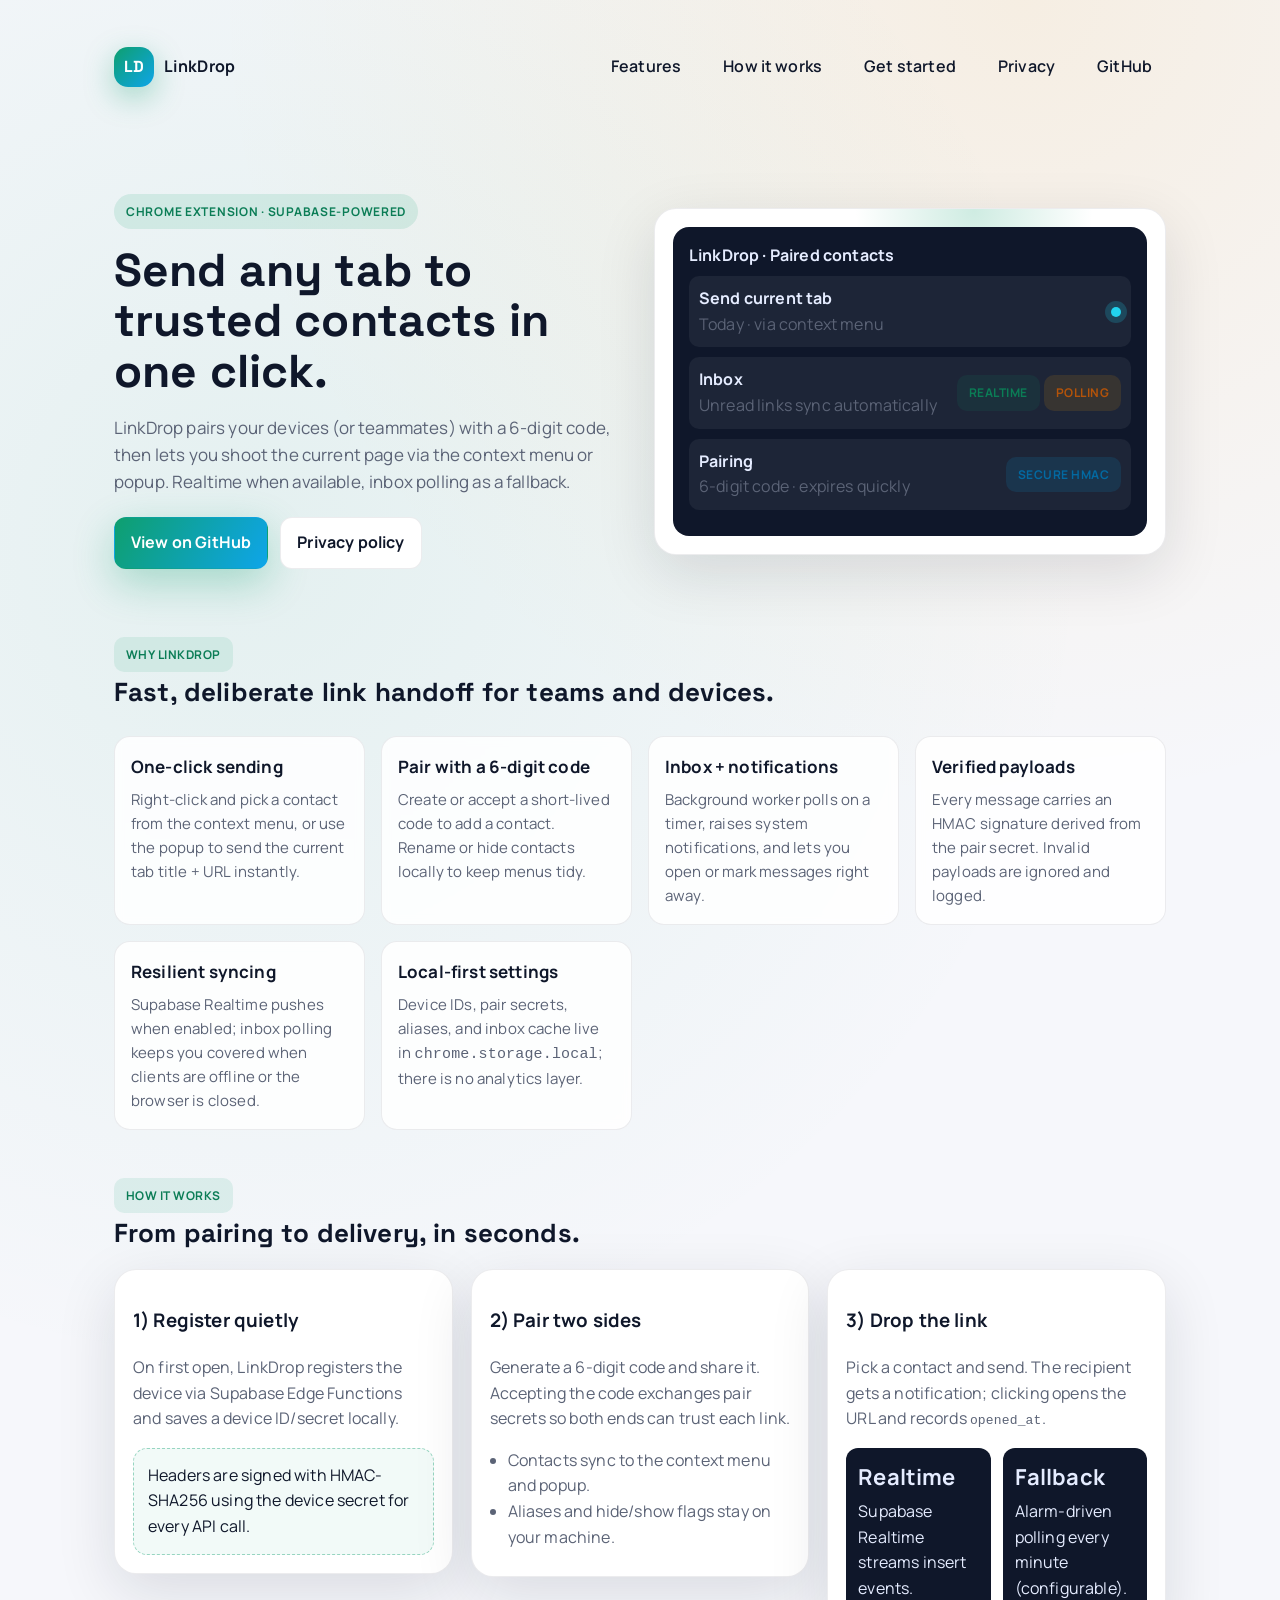
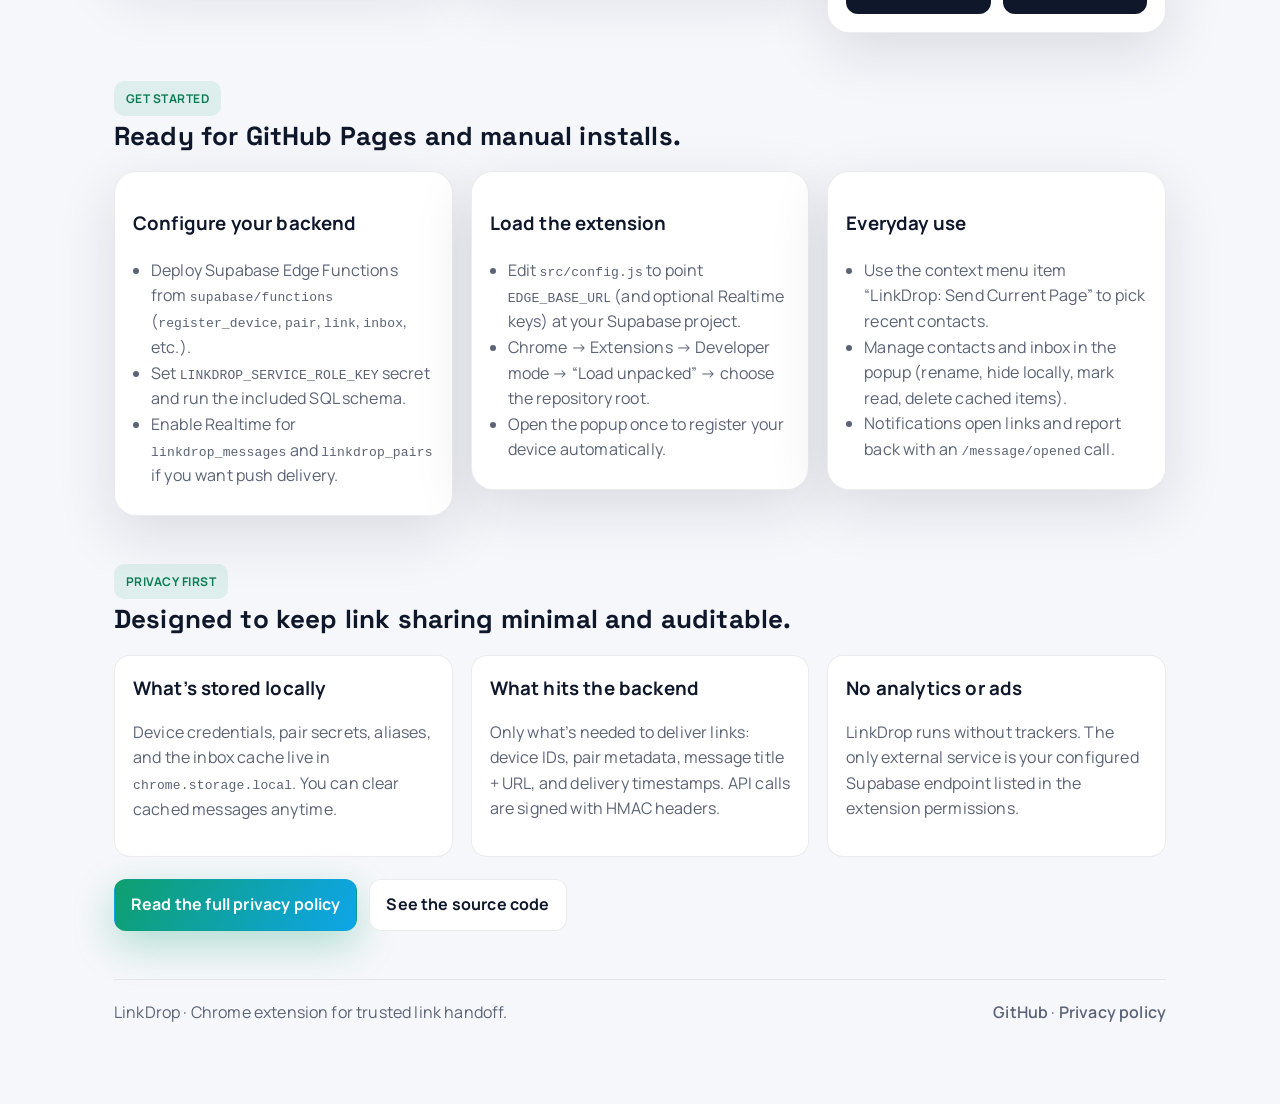
==== index.html @ 1d8a1ba5 "first commit" ====
<!DOCTYPE html>
<html lang="en">
<head>
  <meta charset="UTF-8" />
  <meta name="viewport" content="width=device-width, initial-scale=1.0" />
  <title>LinkDrop · Send any tab to trusted contacts</title>
  <link rel="stylesheet" href="./style.css" />
  <meta name="description" content="LinkDrop is a Chrome extension that lets you drop the current page to paired contacts in one click, powered by Supabase Edge Functions." />
</head>
<body>
  <div class="page">
    <header>
      <div class="brand">
        <span class="brand-mark">LD</span>
        <span>LinkDrop</span>
      </div>
      <nav class="nav-links">
        <a href="#features">Features</a>
        <a href="#how">How it works</a>
        <a href="#setup">Get started</a>
        <a href="#privacy">Privacy</a>
        <a href="https://github.com/zluckyhou/linkdrop" target="_blank" rel="noopener">GitHub</a>
      </nav>
    </header>

    <section class="hero">
      <div>
        <span class="eyebrow">Chrome Extension · Supabase-powered</span>
        <h1>Send any tab to trusted contacts in one click.</h1>
        <p class="lead">
          LinkDrop pairs your devices (or teammates) with a 6-digit code, then lets you shoot the current page via the context menu or popup. Realtime when available, inbox polling as a fallback.
        </p>
        <div class="cta-row">
          <a class="btn primary" href="https://github.com/zluckyhou/linkdrop" target="_blank" rel="noopener">View on GitHub</a>
          <a class="btn secondary" href="./privacy.html">Privacy policy</a>
        </div>
      </div>
      <div class="card accent floating">
        <div class="mock-popup">
          <h4>LinkDrop · Paired contacts</h4>
          <div class="mock-row">
            <div>
              <strong>Send current tab</strong>
              <div class="muted">Today · via context menu</div>
            </div>
            <div class="dot" aria-hidden="true"></div>
          </div>
          <div class="mock-row">
            <div>
              <strong>Inbox</strong>
              <div class="muted">Unread links sync automatically</div>
            </div>
            <div style="display: flex; gap: 4px;">
              <span class="chip">Realtime</span>
              <span class="chip" style="background: rgba(245, 158, 11, 0.12); color: #b45309;">Polling</span>
            </div>
          </div>
          <div class="mock-row">
            <div>
              <strong>Pairing</strong>
              <div class="muted">6-digit code · expires quickly</div>
            </div>
            <span class="chip" style="background: rgba(14, 165, 233, 0.12); color: #0369a1;">Secure HMAC</span>
          </div>
        </div>
      </div>
    </section>

    <section id="features">
      <div class="chip">Why LinkDrop</div>
      <h2>Fast, deliberate link handoff for teams and devices.</h2>
      <div class="feature-grid">
        <div class="feature">
          <h3>One-click sending</h3>
          <p>Right-click and pick a contact from the context menu, or use the popup to send the current tab title + URL instantly.</p>
        </div>
        <div class="feature">
          <h3>Pair with a 6-digit code</h3>
          <p>Create or accept a short-lived code to add a contact. Rename or hide contacts locally to keep menus tidy.</p>
        </div>
        <div class="feature">
          <h3>Inbox + notifications</h3>
          <p>Background worker polls on a timer, raises system notifications, and lets you open or mark messages right away.</p>
        </div>
        <div class="feature">
          <h3>Verified payloads</h3>
          <p>Every message carries an HMAC signature derived from the pair secret. Invalid payloads are ignored and logged.</p>
        </div>
        <div class="feature">
          <h3>Resilient syncing</h3>
          <p>Supabase Realtime pushes when enabled; inbox polling keeps you covered when clients are offline or the browser is closed.</p>
        </div>
        <div class="feature">
          <h3>Local-first settings</h3>
          <p>Device IDs, pair secrets, aliases, and inbox cache live in <code>chrome.storage.local</code>; there is no analytics layer.</p>
        </div>
      </div>
    </section>

    <section id="how">
      <div class="chip">How it works</div>
      <h2>From pairing to delivery, in seconds.</h2>
      <div class="columns">
        <div class="card">
          <h3>1) Register quietly</h3>
          <p class="muted">On first open, LinkDrop registers the device via Supabase Edge Functions and saves a device ID/secret locally.</p>
          <div class="callout">Headers are signed with HMAC-SHA256 using the device secret for every API call.</div>
        </div>
        <div class="card">
          <h3>2) Pair two sides</h3>
          <p class="muted">Generate a 6-digit code and share it. Accepting the code exchanges pair secrets so both ends can trust each link.</p>
          <ul class="clean">
            <li>Contacts sync to the context menu and popup.</li>
            <li>Aliases and hide/show flags stay on your machine.</li>
          </ul>
        </div>
        <div class="card">
          <h3>3) Drop the link</h3>
          <p class="muted">Pick a contact and send. The recipient gets a notification; clicking opens the URL and records <code>opened_at</code>.</p>
          <div class="mini-stat">
            <div class="stat">
              <strong>Realtime</strong>
              <span>Supabase Realtime streams insert events.</span>
            </div>
            <div class="stat">
              <strong>Fallback</strong>
              <span>Alarm-driven polling every minute (configurable).</span>
            </div>
          </div>
        </div>
      </div>
    </section>

    <section id="setup">
      <div class="chip">Get started</div>
      <h2>Ready for GitHub Pages and manual installs.</h2>
      <div class="columns">
        <div class="card">
          <h3>Configure your backend</h3>
          <ul class="clean">
            <li>Deploy Supabase Edge Functions from <code>supabase/functions</code> (<code>register_device</code>, <code>pair</code>, <code>link</code>, <code>inbox</code>, etc.).</li>
            <li>Set <code>LINKDROP_SERVICE_ROLE_KEY</code> secret and run the included SQL schema.</li>
            <li>Enable Realtime for <code>linkdrop_messages</code> and <code>linkdrop_pairs</code> if you want push delivery.</li>
          </ul>
        </div>
        <div class="card">
          <h3>Load the extension</h3>
          <ul class="clean">
            <li>Edit <code>src/config.js</code> to point <code>EDGE_BASE_URL</code> (and optional Realtime keys) at your Supabase project.</li>
            <li>Chrome → Extensions → Developer mode → “Load unpacked” → choose the repository root.</li>
            <li>Open the popup once to register your device automatically.</li>
          </ul>
        </div>
        <div class="card">
          <h3>Everyday use</h3>
          <ul class="clean">
            <li>Use the context menu item “LinkDrop: Send Current Page” to pick recent contacts.</li>
            <li>Manage contacts and inbox in the popup (rename, hide locally, mark read, delete cached items).</li>
            <li>Notifications open links and report back with an <code>/message/opened</code> call.</li>
          </ul>
        </div>
      </div>
    </section>

    <section id="privacy">
      <div class="chip">Privacy first</div>
      <h2>Designed to keep link sharing minimal and auditable.</h2>
      <div class="columns">
        <div class="policy-card">
          <h3>What’s stored locally</h3>
          <p class="muted">Device credentials, pair secrets, aliases, and the inbox cache live in <code>chrome.storage.local</code>. You can clear cached messages anytime.</p>
        </div>
        <div class="policy-card">
          <h3>What hits the backend</h3>
          <p class="muted">Only what’s needed to deliver links: device IDs, pair metadata, message title + URL, and delivery timestamps. API calls are signed with HMAC headers.</p>
        </div>
        <div class="policy-card">
          <h3>No analytics or ads</h3>
          <p class="muted">LinkDrop runs without trackers. The only external service is your configured Supabase endpoint listed in the extension permissions.</p>
        </div>
      </div>
      <div class="cta-row" style="margin-top: 22px;">
        <a class="btn primary" href="./privacy.html">Read the full privacy policy</a>
        <a class="btn secondary" href="https://github.com/zluckyhou/linkdrop" target="_blank" rel="noopener">See the source code</a>
      </div>
    </section>

    <footer>
      <div>LinkDrop · Chrome extension for trusted link handoff.</div>
      <div>
        <a class="footer-link" href="https://github.com/zluckyhou/linkdrop" target="_blank" rel="noopener">GitHub</a> ·
        <a class="footer-link" href="./privacy.html">Privacy policy</a>
      </div>
    </footer>
  </div>
</body>
</html>
---- style.css ----
@import url("https://fonts.googleapis.com/css2?family=Space+Grotesk:wght@400;600;700&family=Manrope:wght@400;600;700&display=swap");

:root {
  --ink: #0f172a;
  --muted: #5b6376;
  --panel: #ffffff;
  --border: rgba(15, 23, 42, 0.08);
  --accent: #0e9f6e;
  --accent-2: #f59e0b;
  --bg-1: #f6f7fb;
  --bg-2: #eef4ff;
  --shadow: 0 18px 60px rgba(15, 23, 42, 0.12);
}

* {
  box-sizing: border-box;
}

body {
  margin: 0;
  font-family: "Manrope", "Space Grotesk", system-ui, -apple-system, sans-serif;
  background: radial-gradient(circle at 20% 20%, rgba(14, 159, 110, 0.08), transparent 35%),
    radial-gradient(circle at 80% 0%, rgba(245, 158, 11, 0.1), transparent 28%),
    var(--bg-1);
  color: var(--ink);
  line-height: 1.6;
  letter-spacing: 0.01em;
}

a {
  color: inherit;
  text-decoration: none;
}

.page {
  max-width: 1100px;
  padding: 32px 24px 80px;
  margin: 0 auto;
  position: relative;
}

header {
  display: flex;
  align-items: center;
  justify-content: space-between;
  padding: 12px 0 24px;
}

.brand {
  display: flex;
  align-items: center;
  gap: 10px;
  font-weight: 700;
  letter-spacing: 0.02em;
}

.brand-mark {
  width: 40px;
  height: 40px;
  border-radius: 14px;
  background: linear-gradient(135deg, #0e9f6e, #0ea5e9);
  color: #fff;
  font-family: "Space Grotesk", sans-serif;
  font-weight: 700;
  display: inline-flex;
  align-items: center;
  justify-content: center;
  box-shadow: 0 10px 30px rgba(14, 159, 110, 0.35);
}

.nav-links {
  display: flex;
  gap: 14px;
  align-items: center;
  flex-wrap: wrap;
}

.nav-links a {
  padding: 10px 14px;
  border-radius: 12px;
  font-weight: 600;
  color: var(--ink);
  transition: background 0.2s ease, transform 0.2s ease;
}

.nav-links a:hover {
  background: rgba(14, 159, 110, 0.1);
  transform: translateY(-1px);
}

.hero {
  display: grid;
  grid-template-columns: repeat(auto-fit, minmax(320px, 1fr));
  gap: 28px;
  align-items: center;
  padding: 32px 0 20px;
}

.eyebrow {
  display: inline-flex;
  align-items: center;
  gap: 8px;
  padding: 8px 12px;
  border-radius: 999px;
  background: rgba(14, 159, 110, 0.12);
  color: #0b7d56;
  font-weight: 700;
  text-transform: uppercase;
  letter-spacing: 0.06em;
  font-size: 12px;
}

h1 {
  font-family: "Space Grotesk", sans-serif;
  font-size: clamp(32px, 5vw, 46px);
  line-height: 1.1;
  margin: 16px 0 14px;
}

p.lead {
  max-width: 600px;
  color: var(--muted);
  font-size: 17px;
}

.cta-row {
  display: flex;
  flex-wrap: wrap;
  gap: 12px;
  margin-top: 22px;
}

.btn {
  display: inline-flex;
  align-items: center;
  gap: 10px;
  padding: 12px 16px;
  border-radius: 12px;
  border: 1px solid transparent;
  font-weight: 700;
  cursor: pointer;
  transition: transform 0.2s ease, box-shadow 0.2s ease, background 0.2s ease;
}

.btn.primary {
  background: linear-gradient(120deg, #0e9f6e, #0ea5e9);
  color: #fff;
  box-shadow: 0 14px 40px rgba(14, 159, 110, 0.3);
}

.btn.secondary {
  background: #fff;
  border-color: var(--border);
  color: var(--ink);
}

.btn:hover {
  transform: translateY(-2px);
}

.card {
  background: var(--panel);
  border-radius: 22px;
  padding: 18px;
  border: 1px solid var(--border);
  box-shadow: var(--shadow);
  position: relative;
  overflow: hidden;
}

.card.accent::before {
  content: "";
  position: absolute;
  inset: -40% 10% auto auto;
  width: 280px;
  height: 280px;
  background: radial-gradient(circle, rgba(14, 159, 110, 0.2), transparent 60%);
  transform: rotate(6deg);
}

.mock-popup {
  background: #0f172a;
  border-radius: 16px;
  padding: 16px;
  color: #e5ecff;
  position: relative;
}

.mock-popup h4 {
  margin: 0 0 8px;
  font-size: 16px;
}

.mock-row {
  display: flex;
  justify-content: space-between;
  align-items: center;
  padding: 10px;
  border-radius: 10px;
  background: rgba(255, 255, 255, 0.06);
  margin-bottom: 10px;
}

.dot {
  width: 10px;
  height: 10px;
  border-radius: 50%;
  background: #22d3ee;
  box-shadow: 0 0 0 6px rgba(34, 211, 238, 0.2);
}

.feature-grid {
  display: grid;
  grid-template-columns: repeat(auto-fit, minmax(220px, 1fr));
  gap: 16px;
  margin: 22px 0 10px;
}

.feature {
  border: 1px solid var(--border);
  border-radius: 16px;
  padding: 16px;
  background: rgba(255, 255, 255, 0.85);
  backdrop-filter: blur(4px);
  position: relative;
  overflow: hidden;
}

.feature h3 {
  margin: 0 0 8px;
  font-size: 17px;
}

.feature p {
  margin: 0;
  color: var(--muted);
  font-size: 15px;
}

.chip {
  display: inline-flex;
  align-items: center;
  gap: 8px;
  padding: 8px 12px;
  background: rgba(14, 159, 110, 0.1);
  color: #0b7d56;
  border-radius: 10px;
  font-weight: 700;
  text-transform: uppercase;
  letter-spacing: 0.04em;
  font-size: 12px;
}

section {
  margin: 48px 0;
}

section h2 {
  font-family: "Space Grotesk", sans-serif;
  margin: 0 0 14px;
  font-size: 26px;
}

.columns {
  display: grid;
  grid-template-columns: repeat(auto-fit, minmax(280px, 1fr));
  gap: 18px;
  align-items: start;
}

ul.clean {
  padding-left: 18px;
  margin: 8px 0;
  color: var(--muted);
}

.callout {
  border: 1px dashed rgba(14, 159, 110, 0.4);
  border-radius: 14px;
  padding: 14px;
  background: rgba(14, 159, 110, 0.05);
}

.mini-stat {
  display: grid;
  grid-template-columns: 1fr 1fr;
  gap: 12px;
  margin-top: 12px;
}

.stat {
  border-radius: 12px;
  padding: 12px;
  background: #0f172a;
  color: #e5ecff;
}

.stat strong {
  display: block;
  font-size: 22px;
  margin-bottom: 4px;
}

footer {
  border-top: 1px solid var(--border);
  padding-top: 20px;
  margin-top: 48px;
  color: var(--muted);
  display: flex;
  justify-content: space-between;
  gap: 12px;
  flex-wrap: wrap;
}

.policy-card {
  border-radius: 16px;
  padding: 18px;
  border: 1px solid var(--border);
  background: var(--panel);
}

.policy-card h3 {
  margin-top: 0;
  margin-bottom: 6px;
}

.muted {
  color: var(--muted);
}

.footer-link {
  font-weight: 600;
}

@keyframes float {
  0% { transform: translateY(0); }
  50% { transform: translateY(-6px); }
  100% { transform: translateY(0); }
}

.floating {
  animation: float 5s ease-in-out infinite;
}

@media (max-width: 720px) {
  header {
    flex-direction: column;
    align-items: flex-start;
    gap: 10px;
  }
  .nav-links {
    width: 100%;
    justify-content: flex-start;
  }
  .cta-row {
    width: 100%;
  }
  .btn {
    flex: 1;
    justify-content: center;
  }
}
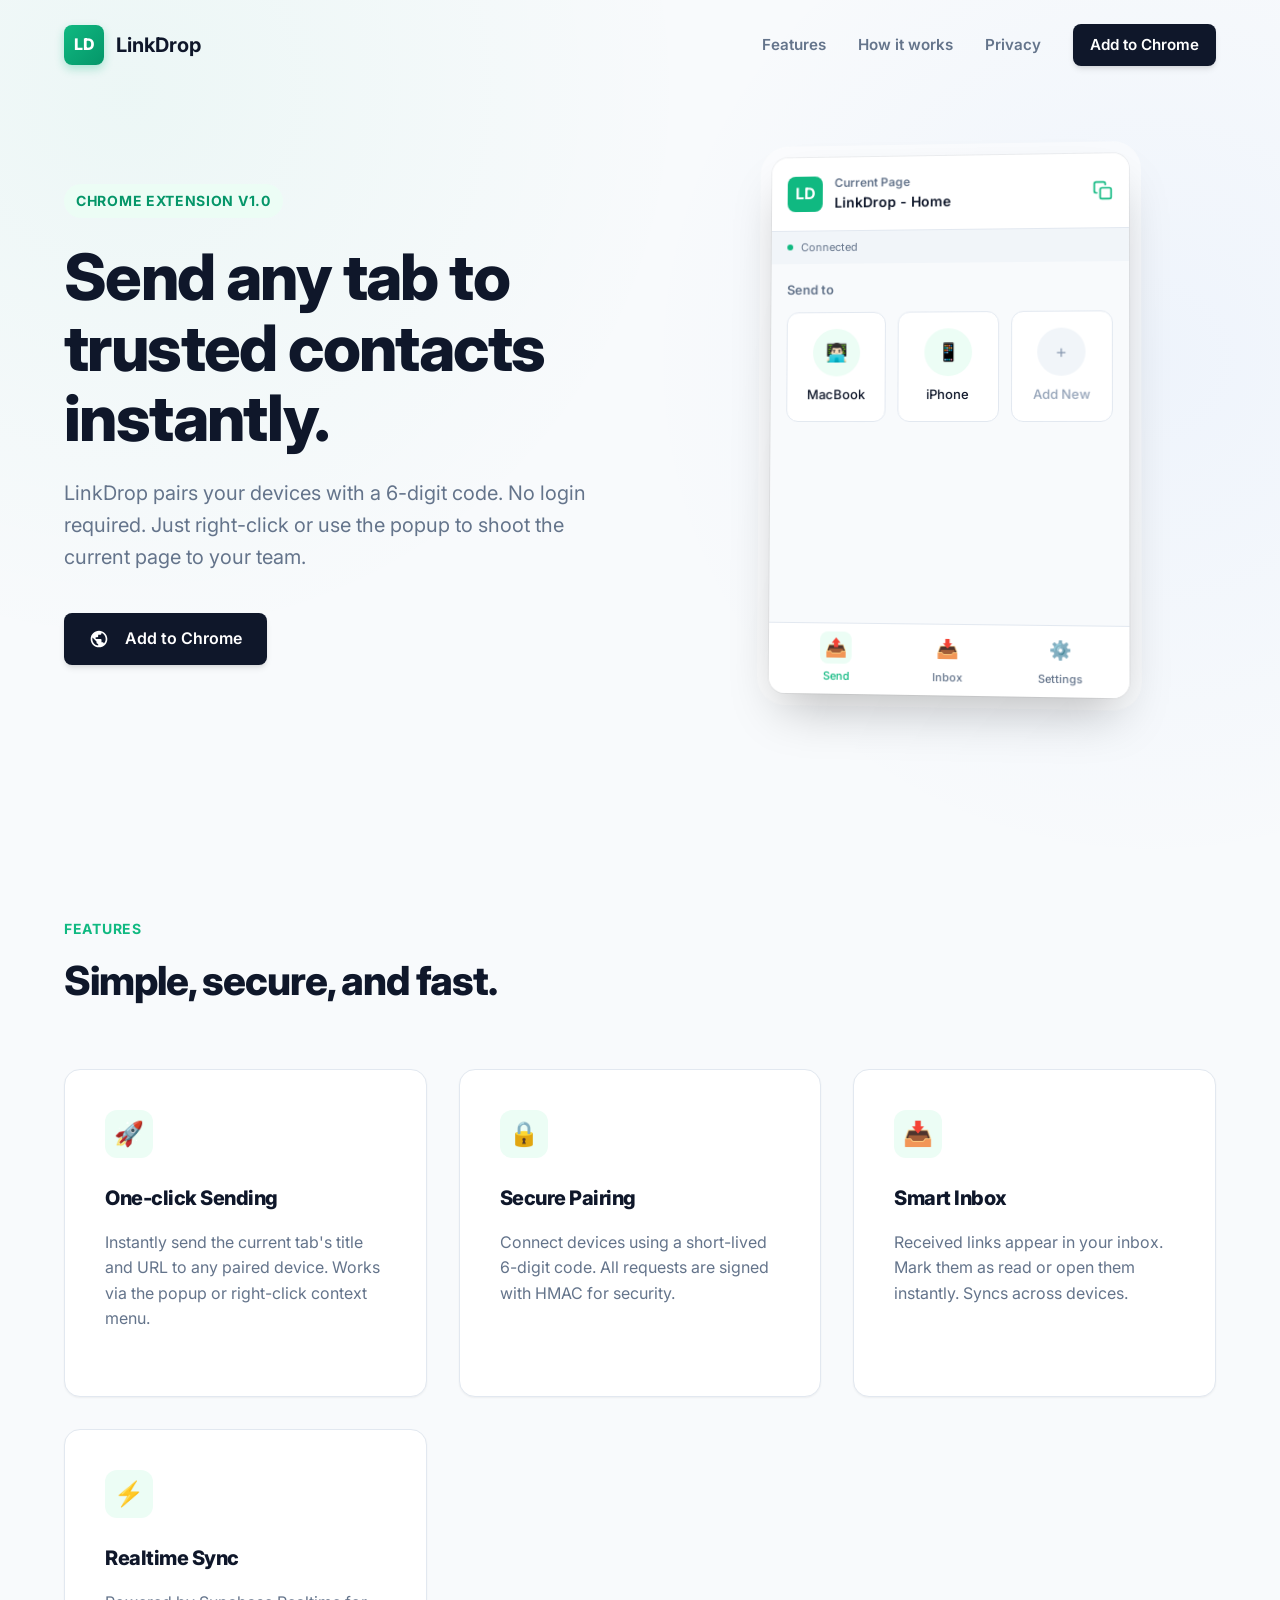
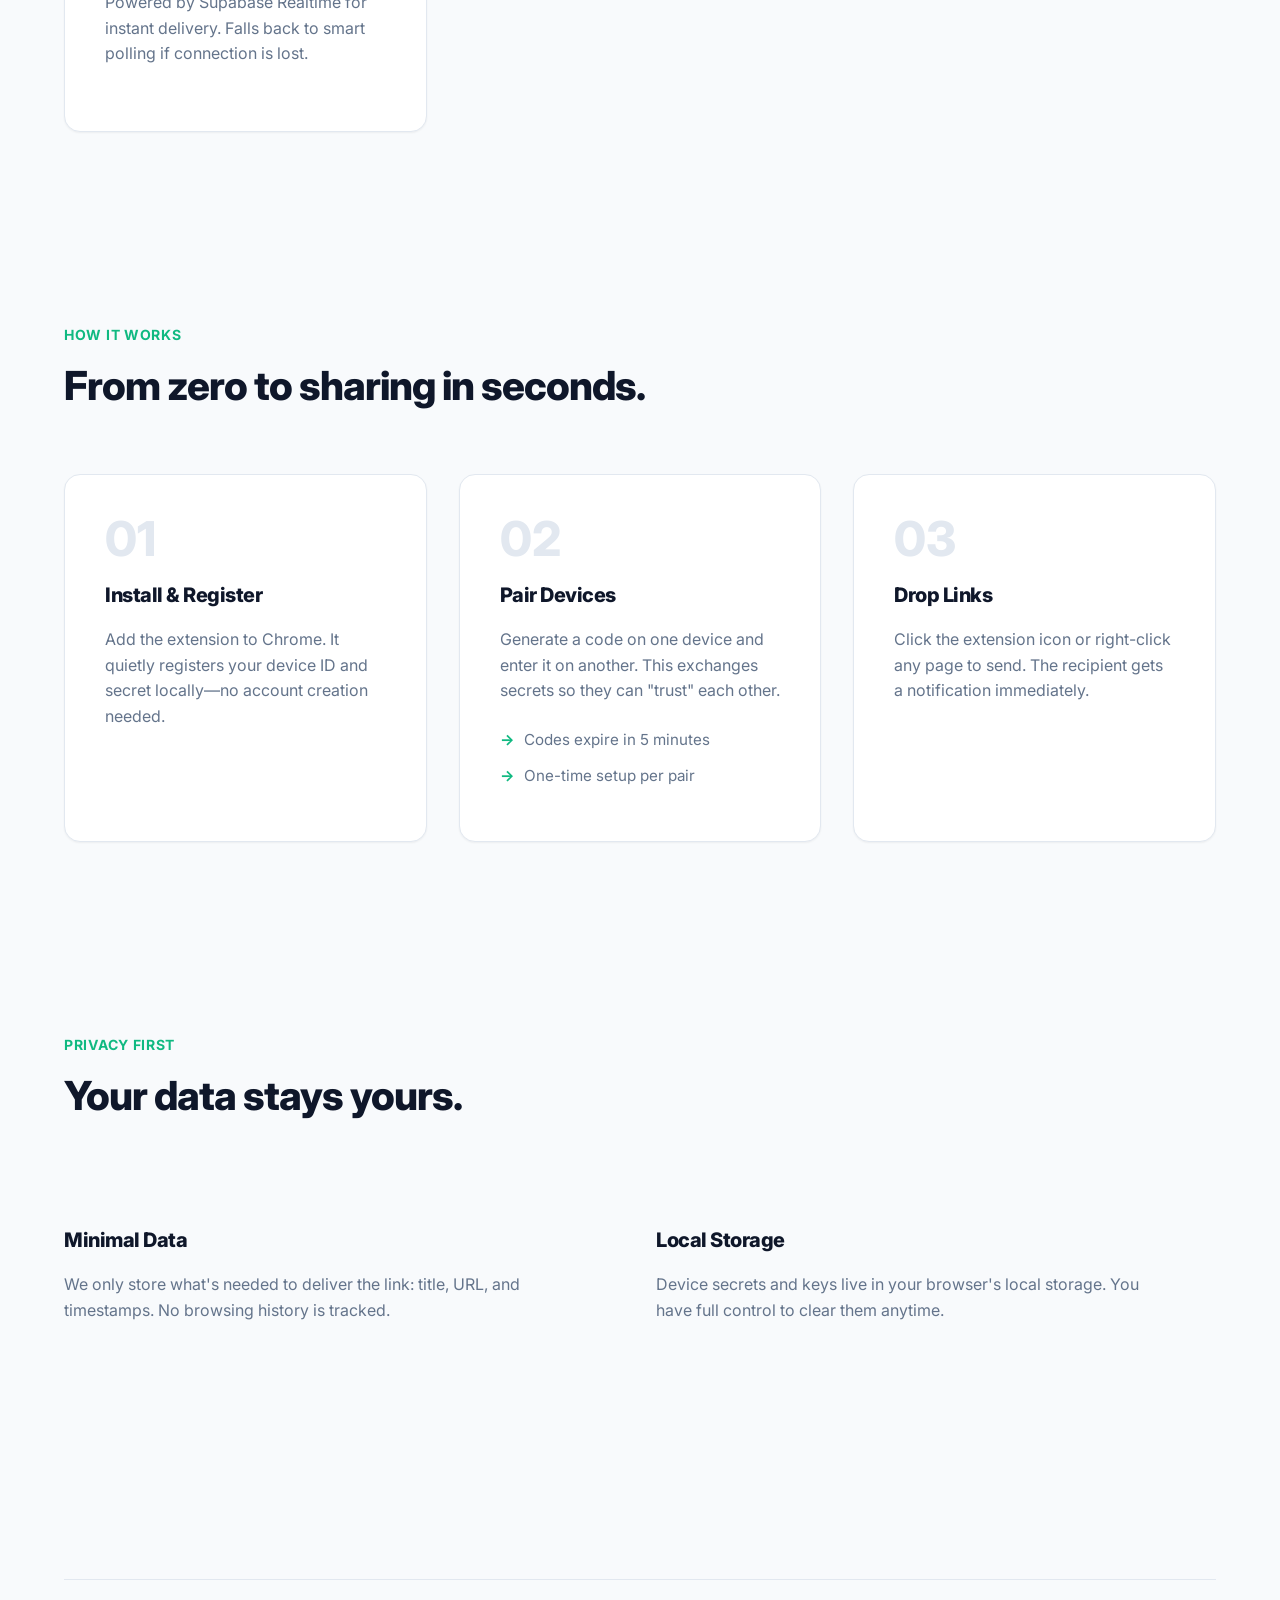
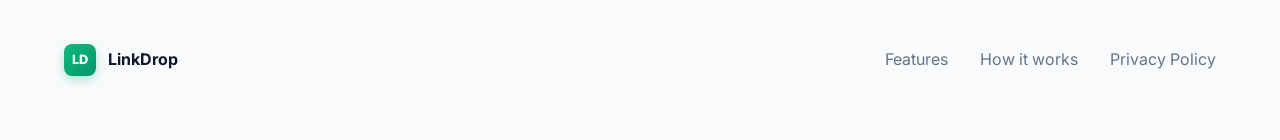
==== commit ed2d1e25: "优化整体UI" ====
--- a/index.html
+++ b/index.html
@@ -4,8 +4,12 @@
   <meta charset="UTF-8" />
   <meta name="viewport" content="width=device-width, initial-scale=1.0" />
   <title>LinkDrop · Send any tab to trusted contacts</title>
+  <link rel="canonical" href="https://zluckyhou.github.io/linkdrop-site/" />
+  <meta name="theme-color" content="#10b981" />
   <link rel="stylesheet" href="./style.css" />
-  <meta name="description" content="LinkDrop is a Chrome extension that lets you drop the current page to paired contacts in one click, powered by Supabase Edge Functions." />
+  <meta name="description" content="LinkDrop is a Chrome extension that lets you drop the current page to paired contacts in one click." />
+  <link rel="icon" type="image/svg+xml" href="./favicon.svg" />
+  <link rel="apple-touch-icon" href="./apple-touch-icon.png" />
 </head>
 <body>
   <div class="page">
@@ -17,181 +21,175 @@
       <nav class="nav-links">
         <a href="#features">Features</a>
         <a href="#how">How it works</a>
-        <a href="#setup">Get started</a>
         <a href="#privacy">Privacy</a>
-        <a href="https://github.com/zluckyhou/linkdrop" target="_blank" rel="noopener">GitHub</a>
+        <a href="#" class="btn primary small" style="padding: 8px 16px;">Add to Chrome</a>
       </nav>
     </header>
 
     <section class="hero">
       <div>
-        <span class="eyebrow">Chrome Extension · Supabase-powered</span>
-        <h1>Send any tab to trusted contacts in one click.</h1>
+        <span class="eyebrow">Chrome Extension v1.0</span>
+        <h1>Send any tab to trusted contacts instantly.</h1>
         <p class="lead">
-          LinkDrop pairs your devices (or teammates) with a 6-digit code, then lets you shoot the current page via the context menu or popup. Realtime when available, inbox polling as a fallback.
+          LinkDrop pairs your devices with a 6-digit code. No login required. Just right-click or use the popup to shoot the current page to your team.
         </p>
         <div class="cta-row">
-          <a class="btn primary" href="https://github.com/zluckyhou/linkdrop" target="_blank" rel="noopener">View on GitHub</a>
-          <a class="btn secondary" href="./privacy.html">Privacy policy</a>
+          <a class="btn primary btn-chrome" href="#">
+            <svg width="20" height="20" viewBox="0 0 24 24" fill="currentColor" style="margin-right: 8px;">
+              <path d="M12 2C6.48 2 2 6.48 2 12s4.48 10 10 10 10-4.48 10-10S17.52 2 12 2zm-1 17.93c-3.95-.49-7-3.85-7-7.93 0-.62.08-1.21.21-1.79L9 15v1c0 1.1.9 2 2 2v1.93zm6.9-2.54c-.26-.81-1-1.39-1.9-1.39h-1v-3c0-.55-.45-1-1-1H8v-2h2c.55 0 1-.45 1-1V7h2c1.1 0 2-.9 2-2v-.41c2.93 1.19 5 4.06 5 7.41 0 2.08-.8 3.97-2.1 5.39z"/>
+            </svg>
+            Add to Chrome
+          </a>
         </div>
       </div>
-      <div class="card accent floating">
-        <div class="mock-popup">
-          <h4>LinkDrop · Paired contacts</h4>
-          <div class="mock-row">
-            <div>
-              <strong>Send current tab</strong>
-              <div class="muted">Today · via context menu</div>
+      
+      <!-- Mockup mirroring the actual extension UI -->
+      <div class="mock-popup-container">
+        <div class="mock-app">
+          <!-- Header -->
+          <div class="ma-header">
+            <div class="ma-logo">LD</div>
+            <div class="ma-header-content">
+              <div class="ma-title">Current Page</div>
+              <div class="ma-current">LinkDrop - Home</div>
             </div>
-            <div class="dot" aria-hidden="true"></div>
-          </div>
-          <div class="mock-row">
-            <div>
-              <strong>Inbox</strong>
-              <div class="muted">Unread links sync automatically</div>
-            </div>
-            <div style="display: flex; gap: 4px;">
-              <span class="chip">Realtime</span>
-              <span class="chip" style="background: rgba(245, 158, 11, 0.12); color: #b45309;">Polling</span>
+            <div style="color: var(--primary);">
+              <svg width="20" height="20" viewBox="0 0 24 24" fill="none" stroke="currentColor" stroke-width="2" stroke-linecap="round" stroke-linejoin="round"><rect x="9" y="9" width="13" height="13" rx="2" ry="2"></rect><path d="M5 15H4a2 2 0 0 1-2-2V4a2 2 0 0 1 2-2h9a2 2 0 0 1 2 2v1"></path></svg>
             </div>
           </div>
-          <div class="mock-row">
-            <div>
-              <strong>Pairing</strong>
-              <div class="muted">6-digit code · expires quickly</div>
+          
+          <!-- Status Bar -->
+          <div class="ma-status">
+            <div class="ma-dot"></div>
+            <span>Connected</span>
+          </div>
+
+          <!-- Main Content -->
+          <div class="ma-main">
+            <div style="margin-bottom: 12px; font-size: 13px; font-weight: 600; color: var(--text-secondary);">Send to</div>
+            <div class="ma-grid">
+              <!-- Contact 1 -->
+              <div class="ma-contact">
+                <div class="ma-avatar">👨🏻‍💻</div>
+                <div class="ma-name">MacBook</div>
+              </div>
+              <!-- Contact 2 -->
+              <div class="ma-contact">
+                <div class="ma-avatar">📱</div>
+                <div class="ma-name">iPhone</div>
+              </div>
+              <!-- Contact 3 -->
+              <div class="ma-contact">
+                <div class="ma-avatar" style="background: var(--bg-elevated); color: var(--text-muted);">+</div>
+                <div class="ma-name" style="color: var(--text-muted);">Add New</div>
+              </div>
             </div>
-            <span class="chip" style="background: rgba(14, 165, 233, 0.12); color: #0369a1;">Secure HMAC</span>
+          </div>
+
+          <!-- Navigation -->
+          <div class="ma-nav">
+            <div class="ma-nav-item active">
+              <div class="ma-nav-icon">📤</div>
+              <span>Send</span>
+            </div>
+            <div class="ma-nav-item">
+              <div class="ma-nav-icon">📥</div>
+              <span>Inbox</span>
+            </div>
+            <div class="ma-nav-item">
+              <div class="ma-nav-icon">⚙️</div>
+              <span>Settings</span>
+            </div>
           </div>
         </div>
       </div>
     </section>
 
     <section id="features">
-      <div class="chip">Why LinkDrop</div>
-      <h2>Fast, deliberate link handoff for teams and devices.</h2>
+      <div class="section-header">
+        <span class="section-label">Features</span>
+        <h2>Simple, secure, and fast.</h2>
+      </div>
       <div class="feature-grid">
         <div class="feature">
-          <h3>One-click sending</h3>
-          <p>Right-click and pick a contact from the context menu, or use the popup to send the current tab title + URL instantly.</p>
+          <div class="feature-icon">🚀</div>
+          <h3>One-click Sending</h3>
+          <p>Instantly send the current tab's title and URL to any paired device. Works via the popup or right-click context menu.</p>
         </div>
         <div class="feature">
-          <h3>Pair with a 6-digit code</h3>
-          <p>Create or accept a short-lived code to add a contact. Rename or hide contacts locally to keep menus tidy.</p>
+          <div class="feature-icon">🔒</div>
+          <h3>Secure Pairing</h3>
+          <p>Connect devices using a short-lived 6-digit code. All requests are signed with HMAC for security.</p>
         </div>
         <div class="feature">
-          <h3>Inbox + notifications</h3>
-          <p>Background worker polls on a timer, raises system notifications, and lets you open or mark messages right away.</p>
+          <div class="feature-icon">📥</div>
+          <h3>Smart Inbox</h3>
+          <p>Received links appear in your inbox. Mark them as read or open them instantly. Syncs across devices.</p>
         </div>
         <div class="feature">
-          <h3>Verified payloads</h3>
-          <p>Every message carries an HMAC signature derived from the pair secret. Invalid payloads are ignored and logged.</p>
-        </div>
-        <div class="feature">
-          <h3>Resilient syncing</h3>
-          <p>Supabase Realtime pushes when enabled; inbox polling keeps you covered when clients are offline or the browser is closed.</p>
-        </div>
-        <div class="feature">
-          <h3>Local-first settings</h3>
-          <p>Device IDs, pair secrets, aliases, and inbox cache live in <code>chrome.storage.local</code>; there is no analytics layer.</p>
+          <div class="feature-icon">⚡️</div>
+          <h3>Realtime Sync</h3>
+          <p>Powered by Supabase Realtime for instant delivery. Falls back to smart polling if connection is lost.</p>
         </div>
       </div>
     </section>
 
     <section id="how">
-      <div class="chip">How it works</div>
-      <h2>From pairing to delivery, in seconds.</h2>
+      <div class="section-header">
+        <span class="section-label">How it works</span>
+        <h2>From zero to sharing in seconds.</h2>
+      </div>
       <div class="columns">
         <div class="card">
-          <h3>1) Register quietly</h3>
-          <p class="muted">On first open, LinkDrop registers the device via Supabase Edge Functions and saves a device ID/secret locally.</p>
-          <div class="callout">Headers are signed with HMAC-SHA256 using the device secret for every API call.</div>
+          <div class="step-num">01</div>
+          <h3>Install & Register</h3>
+          <p>Add the extension to Chrome. It quietly registers your device ID and secret locally—no account creation needed.</p>
         </div>
         <div class="card">
-          <h3>2) Pair two sides</h3>
-          <p class="muted">Generate a 6-digit code and share it. Accepting the code exchanges pair secrets so both ends can trust each link.</p>
+          <div class="step-num">02</div>
+          <h3>Pair Devices</h3>
+          <p>Generate a code on one device and enter it on another. This exchanges secrets so they can "trust" each other.</p>
           <ul class="clean">
-            <li>Contacts sync to the context menu and popup.</li>
-            <li>Aliases and hide/show flags stay on your machine.</li>
+            <li>Codes expire in 5 minutes</li>
+            <li>One-time setup per pair</li>
           </ul>
         </div>
         <div class="card">
-          <h3>3) Drop the link</h3>
-          <p class="muted">Pick a contact and send. The recipient gets a notification; clicking opens the URL and records <code>opened_at</code>.</p>
-          <div class="mini-stat">
-            <div class="stat">
-              <strong>Realtime</strong>
-              <span>Supabase Realtime streams insert events.</span>
-            </div>
-            <div class="stat">
-              <strong>Fallback</strong>
-              <span>Alarm-driven polling every minute (configurable).</span>
-            </div>
-          </div>
-        </div>
-      </div>
-    </section>
-
-    <section id="setup">
-      <div class="chip">Get started</div>
-      <h2>Ready for GitHub Pages and manual installs.</h2>
-      <div class="columns">
-        <div class="card">
-          <h3>Configure your backend</h3>
-          <ul class="clean">
-            <li>Deploy Supabase Edge Functions from <code>supabase/functions</code> (<code>register_device</code>, <code>pair</code>, <code>link</code>, <code>inbox</code>, etc.).</li>
-            <li>Set <code>LINKDROP_SERVICE_ROLE_KEY</code> secret and run the included SQL schema.</li>
-            <li>Enable Realtime for <code>linkdrop_messages</code> and <code>linkdrop_pairs</code> if you want push delivery.</li>
-          </ul>
-        </div>
-        <div class="card">
-          <h3>Load the extension</h3>
-          <ul class="clean">
-            <li>Edit <code>src/config.js</code> to point <code>EDGE_BASE_URL</code> (and optional Realtime keys) at your Supabase project.</li>
-            <li>Chrome → Extensions → Developer mode → “Load unpacked” → choose the repository root.</li>
-            <li>Open the popup once to register your device automatically.</li>
-          </ul>
-        </div>
-        <div class="card">
-          <h3>Everyday use</h3>
-          <ul class="clean">
-            <li>Use the context menu item “LinkDrop: Send Current Page” to pick recent contacts.</li>
-            <li>Manage contacts and inbox in the popup (rename, hide locally, mark read, delete cached items).</li>
-            <li>Notifications open links and report back with an <code>/message/opened</code> call.</li>
-          </ul>
+          <div class="step-num">03</div>
+          <h3>Drop Links</h3>
+          <p>Click the extension icon or right-click any page to send. The recipient gets a notification immediately.</p>
         </div>
       </div>
     </section>
 
     <section id="privacy">
-      <div class="chip">Privacy first</div>
-      <h2>Designed to keep link sharing minimal and auditable.</h2>
+      <div class="section-header">
+        <span class="section-label">Privacy First</span>
+        <h2>Your data stays yours.</h2>
+      </div>
       <div class="columns">
-        <div class="policy-card">
-          <h3>What’s stored locally</h3>
-          <p class="muted">Device credentials, pair secrets, aliases, and the inbox cache live in <code>chrome.storage.local</code>. You can clear cached messages anytime.</p>
+        <div class="card" style="background: transparent; border: none; padding-left: 0; box-shadow: none;">
+          <h3>Minimal Data</h3>
+          <p>We only store what's needed to deliver the link: title, URL, and timestamps. No browsing history is tracked.</p>
         </div>
-        <div class="policy-card">
-          <h3>What hits the backend</h3>
-          <p class="muted">Only what’s needed to deliver links: device IDs, pair metadata, message title + URL, and delivery timestamps. API calls are signed with HMAC headers.</p>
+        <div class="card" style="background: transparent; border: none; padding-left: 0; box-shadow: none;">
+          <h3>Local Storage</h3>
+          <p>Device secrets and keys live in your browser's local storage. You have full control to clear them anytime.</p>
         </div>
-        <div class="policy-card">
-          <h3>No analytics or ads</h3>
-          <p class="muted">LinkDrop runs without trackers. The only external service is your configured Supabase endpoint listed in the extension permissions.</p>
-        </div>
-      </div>
-      <div class="cta-row" style="margin-top: 22px;">
-        <a class="btn primary" href="./privacy.html">Read the full privacy policy</a>
-        <a class="btn secondary" href="https://github.com/zluckyhou/linkdrop" target="_blank" rel="noopener">See the source code</a>
       </div>
     </section>
 
     <footer>
-      <div>LinkDrop · Chrome extension for trusted link handoff.</div>
-      <div>
-        <a class="footer-link" href="https://github.com/zluckyhou/linkdrop" target="_blank" rel="noopener">GitHub</a> ·
-        <a class="footer-link" href="./privacy.html">Privacy policy</a>
+      <div class="brand" style="font-size: 1rem;">
+        <span class="brand-mark" style="width: 32px; height: 32px; font-size: 0.8rem;">LD</span>
+        <span>LinkDrop</span>
+      </div>
+      <div class="footer-links">
+        <a href="#features">Features</a>
+        <a href="#how">How it works</a>
+        <a href="./privacy.html">Privacy Policy</a>
       </div>
     </footer>
   </div>
 </body>
-</html>
+</html>
--- a/style.css
+++ b/style.css
@@ -1,362 +1,441 @@
-@import url("https://fonts.googleapis.com/css2?family=Space+Grotesk:wght@400;600;700&family=Manrope:wght@400;600;700&display=swap");
+/* ===== LinkDrop Site - Matched to Extension Theme ===== */
+
+@import url('https://fonts.googleapis.com/css2?family=Inter:wght@400;500;600;700;800&display=swap');
 
 :root {
-  --ink: #0f172a;
-  --muted: #5b6376;
-  --panel: #ffffff;
-  --border: rgba(15, 23, 42, 0.08);
-  --accent: #0e9f6e;
-  --accent-2: #f59e0b;
-  --bg-1: #f6f7fb;
-  --bg-2: #eef4ff;
-  --shadow: 0 18px 60px rgba(15, 23, 42, 0.12);
-}
-
-* {
+  /* Core Colors (Matched to popup.css) */
+  --primary: #10b981;       /* Emerald 500 */
+  --primary-hover: #059669; /* Emerald 600 */
+  --primary-light: #d1fae5; /* Emerald 100 */
+  --primary-subtle: #ecfdf5; /* Emerald 50 */
+  
+  --accent: #3b82f6;        /* Blue 500 */
+  --accent-light: #dbeafe;  /* Blue 100 */
+
+  /* Text Colors */
+  --text-primary: #0f172a;   /* Slate 900 */
+  --text-secondary: #64748b; /* Slate 500 */
+  --text-muted: #94a3b8;     /* Slate 400 */
+  --text-inverse: #ffffff;
+
+  /* Backgrounds */
+  --bg-base: #f8fafc;       /* Slate 50 */
+  --bg-card: #ffffff;
+  --bg-elevated: #f1f5f9;   /* Slate 100 */
+  --bg-hover: #e2e8f0;      /* Slate 200 */
+
+  /* Borders & Shadows */
+  --border: #e2e8f0;        /* Slate 200 */
+  --shadow-sm: 0 1px 2px rgba(0, 0, 0, 0.05);
+  --shadow-md: 0 4px 6px -1px rgba(0, 0, 0, 0.1), 0 2px 4px -2px rgba(0, 0, 0, 0.1);
+  --shadow-lg: 0 10px 15px -3px rgba(0, 0, 0, 0.1), 0 4px 6px -4px rgba(0, 0, 0, 0.1);
+  --shadow-glow: 0 20px 25px -5px rgba(16, 185, 129, 0.15), 0 8px 10px -6px rgba(16, 185, 129, 0.1);
+
+  /* Layout */
+  --radius-sm: 8px;
+  --radius-md: 12px;
+  --radius-lg: 16px;
+  --radius-full: 9999px;
+  --max-width: 1200px;
+}
+
+/* Reset & Base */
+*, *::before, *::after {
   box-sizing: border-box;
 }
 
 body {
   margin: 0;
-  font-family: "Manrope", "Space Grotesk", system-ui, -apple-system, sans-serif;
-  background: radial-gradient(circle at 20% 20%, rgba(14, 159, 110, 0.08), transparent 35%),
-    radial-gradient(circle at 80% 0%, rgba(245, 158, 11, 0.1), transparent 28%),
-    var(--bg-1);
-  color: var(--ink);
+  font-family: 'Inter', -apple-system, BlinkMacSystemFont, 'Segoe UI', sans-serif;
+  background-color: var(--bg-base);
+  /* Subtle pattern matching the "simple and atmospheric" requirement */
+  background-image: 
+    radial-gradient(circle at 10% 10%, rgba(16, 185, 129, 0.05), transparent 40%),
+    radial-gradient(circle at 90% 40%, rgba(59, 130, 246, 0.05), transparent 40%);
+  background-attachment: fixed;
+  color: var(--text-primary);
   line-height: 1.6;
-  letter-spacing: 0.01em;
+  -webkit-font-smoothing: antialiased;
+}
+
+img, svg {
+  display: block;
+  max-width: 100%;
 }
 
 a {
   color: inherit;
   text-decoration: none;
-}
-
+  transition: color 0.2s ease;
+}
+
+/* Typography */
+h1, h2, h3, h4 {
+  font-family: 'Inter', sans-serif;
+  font-weight: 800; /* Bolder headers */
+  letter-spacing: -0.025em;
+  margin-top: 0;
+  color: var(--text-primary);
+}
+
+h1 {
+  font-size: clamp(2.5rem, 5vw, 4rem);
+  line-height: 1.1;
+  margin-bottom: 1.5rem;
+}
+
+h2 {
+  font-size: clamp(2rem, 4vw, 2.5rem);
+  line-height: 1.2;
+  margin-bottom: 1rem;
+}
+
+h3 {
+  font-size: 1.25rem;
+  margin-bottom: 0.5rem;
+}
+
+p {
+  margin-bottom: 1.5rem;
+  color: var(--text-secondary);
+}
+
+.lead {
+  font-size: 1.25rem;
+  line-height: 1.6;
+  color: var(--text-secondary);
+  max-width: 60ch;
+  font-weight: 400;
+}
+
+/* Layout Containers */
 .page {
-  max-width: 1100px;
-  padding: 32px 24px 80px;
+  max-width: var(--max-width);
   margin: 0 auto;
+  padding: 0 24px;
+}
+
+section {
+  padding: 6rem 0;
   position: relative;
 }
 
+/* Header */
 header {
-  display: flex;
-  align-items: center;
+  padding: 24px 0;
+  display: flex;
   justify-content: space-between;
-  padding: 12px 0 24px;
+  align-items: center;
 }
 
 .brand {
   display: flex;
   align-items: center;
-  gap: 10px;
+  gap: 12px;
+  font-size: 1.25rem;
   font-weight: 700;
-  letter-spacing: 0.02em;
+  color: var(--text-primary);
 }
 
 .brand-mark {
+  display: flex;
+  align-items: center;
+  justify-content: center;
   width: 40px;
   height: 40px;
-  border-radius: 14px;
-  background: linear-gradient(135deg, #0e9f6e, #0ea5e9);
-  color: #fff;
-  font-family: "Space Grotesk", sans-serif;
-  font-weight: 700;
-  display: inline-flex;
-  align-items: center;
-  justify-content: center;
-  box-shadow: 0 10px 30px rgba(14, 159, 110, 0.35);
+  background: linear-gradient(135deg, var(--primary), var(--primary-hover));
+  color: white;
+  border-radius: var(--radius-sm); /* Matching extension icon shape */
+  font-size: 1rem;
+  font-weight: 800;
+  box-shadow: 0 4px 10px rgba(16, 185, 129, 0.3);
 }
 
 .nav-links {
   display: flex;
-  gap: 14px;
-  align-items: center;
-  flex-wrap: wrap;
+  gap: 2rem;
+  align-items: center;
 }
 
 .nav-links a {
-  padding: 10px 14px;
-  border-radius: 12px;
   font-weight: 600;
-  color: var(--ink);
-  transition: background 0.2s ease, transform 0.2s ease;
+  font-size: 0.95rem;
+  color: var(--text-secondary);
 }
 
 .nav-links a:hover {
-  background: rgba(14, 159, 110, 0.1);
-  transform: translateY(-1px);
-}
-
+  color: var(--primary);
+}
+
+/* Hero Section */
 .hero {
   display: grid;
-  grid-template-columns: repeat(auto-fit, minmax(320px, 1fr));
-  gap: 28px;
-  align-items: center;
-  padding: 32px 0 20px;
+  grid-template-columns: 1fr 1fr;
+  gap: 5rem;
+  align-items: center;
+  padding-top: 4rem;
+  padding-bottom: 8rem;
 }
 
 .eyebrow {
-  display: inline-flex;
-  align-items: center;
-  gap: 8px;
-  padding: 8px 12px;
-  border-radius: 999px;
-  background: rgba(14, 159, 110, 0.12);
-  color: #0b7d56;
+  display: inline-block;
+  padding: 6px 12px;
+  background: var(--primary-subtle);
+  color: var(--primary-hover);
+  font-size: 0.875rem;
   font-weight: 700;
   text-transform: uppercase;
-  letter-spacing: 0.06em;
-  font-size: 12px;
-}
-
-h1 {
-  font-family: "Space Grotesk", sans-serif;
-  font-size: clamp(32px, 5vw, 46px);
-  line-height: 1.1;
-  margin: 16px 0 14px;
-}
-
-p.lead {
-  max-width: 600px;
-  color: var(--muted);
-  font-size: 17px;
+  letter-spacing: 0.05em;
+  border-radius: var(--radius-full);
+  margin-bottom: 1.5rem;
 }
 
 .cta-row {
   display: flex;
+  gap: 1rem;
+  margin-top: 2.5rem;
   flex-wrap: wrap;
-  gap: 12px;
-  margin-top: 22px;
 }
 
 .btn {
   display: inline-flex;
   align-items: center;
-  gap: 10px;
-  padding: 12px 16px;
-  border-radius: 12px;
+  justify-content: center;
+  gap: 8px;
+  padding: 12px 24px;
+  border-radius: var(--radius-sm); /* Matching extension buttons */
+  font-weight: 600;
+  transition: all 0.2s cubic-bezier(0.4, 0, 0.2, 1);
+  font-size: 1rem;
+  cursor: pointer;
+  white-space: nowrap;
   border: 1px solid transparent;
+}
+
+.btn.primary {
+  background: var(--text-primary); /* Dark button for high contrast on site */
+  color: var(--text-inverse);
+  box-shadow: var(--shadow-md);
+}
+
+.btn.primary:hover {
+  background: #1e293b;
+  transform: translateY(-2px);
+  box-shadow: var(--shadow-lg);
+}
+
+.btn.secondary {
+  background: var(--bg-card);
+  color: var(--text-primary);
+  border-color: var(--border);
+  box-shadow: var(--shadow-sm);
+}
+
+.btn.secondary:hover {
+  background: var(--bg-elevated);
+  transform: translateY(-1px);
+}
+
+/* Chrome Button Special Style */
+.btn-chrome {
+  background: #2563eb; /* Chrome blue-ish */
+  color: white;
+}
+.btn-chrome:hover {
+  background: #1d4ed8;
+}
+
+/* MOCK POPUP - Precise Replica of Extension UI */
+.mock-popup-container {
+  perspective: 1500px;
+}
+
+.mock-app {
+  width: 360px; /* Exact extension width */
+  height: 540px; /* Exact extension height */
+  background: var(--bg-base);
+  border-radius: var(--radius-lg); /* Rounded container */
+  box-shadow: 
+    0 0 0 1px rgba(0,0,0,0.05),
+    0 25px 50px -12px rgba(0, 0, 0, 0.25),
+    0 0 0 12px rgba(255, 255, 255, 0.5); /* Glass border effect */
+  overflow: hidden;
+  position: relative;
+  font-family: 'Inter', sans-serif;
+  margin: 0 auto;
+  transform: rotateY(-5deg) rotateX(2deg);
+  transition: transform 0.6s cubic-bezier(0.34, 1.56, 0.64, 1);
+  display: flex;
+  flex-direction: column;
+}
+
+.mock-app:hover {
+  transform: rotateY(0) rotateX(0) scale(1.02);
+}
+
+/* Mock App Internal CSS (Mirroring popup.css) */
+.ma-header {
+  padding: 16px;
+  background: var(--bg-card);
+  border-bottom: 1px solid var(--border);
+  display: flex;
+  align-items: center;
+  gap: 12px;
+}
+.ma-logo { width: 36px; height: 36px; background: var(--primary); border-radius: 8px; display: flex; align-items: center; justify-content: center; color: white; font-weight: bold; }
+.ma-header-content { flex: 1; }
+.ma-title { font-size: 12px; font-weight: 600; color: var(--text-secondary); }
+.ma-current { font-size: 14px; font-weight: 600; color: var(--text-primary); }
+.ma-status { padding: 8px 16px; background: var(--bg-elevated); display: flex; align-items: center; gap: 8px; font-size: 11px; color: var(--text-secondary); }
+.ma-dot { width: 6px; height: 6px; border-radius: 50%; background: var(--primary); }
+.ma-main { flex: 1; padding: 16px; background: var(--bg-base); overflow-y: auto; }
+.ma-nav { padding: 8px 16px; background: var(--bg-card); border-top: 1px solid var(--border); display: flex; gap: 8px; }
+.ma-nav-item { flex: 1; display: flex; flex-direction: column; align-items: center; gap: 4px; color: var(--text-secondary); font-size: 11px; font-weight: 500; cursor: default; }
+.ma-nav-item.active { color: var(--primary); }
+.ma-nav-icon { width: 32px; height: 32px; border-radius: 8px; display: flex; align-items: center; justify-content: center; font-size: 18px; }
+.ma-nav-item.active .ma-nav-icon { background: var(--primary-subtle); }
+
+/* Mock Content */
+.ma-grid { display: grid; grid-template-columns: repeat(3, 1fr); gap: 12px; }
+.ma-contact { background: var(--bg-card); border: 1px solid var(--border); border-radius: 12px; padding: 16px 8px; display: flex; flex-direction: column; align-items: center; gap: 8px; text-align: center; }
+.ma-avatar { width: 48px; height: 48px; background: var(--primary-subtle); border-radius: 50%; display: flex; align-items: center; justify-content: center; color: var(--primary); font-size: 18px; }
+.ma-name { font-size: 13px; font-weight: 500; color: var(--text-primary); }
+
+/* Features Section */
+.section-header {
+  margin-bottom: 4rem;
+  max-width: 700px;
+}
+
+.section-label {
+  color: var(--primary);
   font-weight: 700;
-  cursor: pointer;
-  transition: transform 0.2s ease, box-shadow 0.2s ease, background 0.2s ease;
-}
-
-.btn.primary {
-  background: linear-gradient(120deg, #0e9f6e, #0ea5e9);
-  color: #fff;
-  box-shadow: 0 14px 40px rgba(14, 159, 110, 0.3);
-}
-
-.btn.secondary {
-  background: #fff;
-  border-color: var(--border);
-  color: var(--ink);
-}
-
-.btn:hover {
-  transform: translateY(-2px);
-}
-
-.card {
-  background: var(--panel);
-  border-radius: 22px;
-  padding: 18px;
-  border: 1px solid var(--border);
-  box-shadow: var(--shadow);
-  position: relative;
-  overflow: hidden;
-}
-
-.card.accent::before {
-  content: "";
-  position: absolute;
-  inset: -40% 10% auto auto;
-  width: 280px;
-  height: 280px;
-  background: radial-gradient(circle, rgba(14, 159, 110, 0.2), transparent 60%);
-  transform: rotate(6deg);
-}
-
-.mock-popup {
-  background: #0f172a;
-  border-radius: 16px;
-  padding: 16px;
-  color: #e5ecff;
-  position: relative;
-}
-
-.mock-popup h4 {
-  margin: 0 0 8px;
-  font-size: 16px;
-}
-
-.mock-row {
-  display: flex;
-  justify-content: space-between;
-  align-items: center;
-  padding: 10px;
-  border-radius: 10px;
-  background: rgba(255, 255, 255, 0.06);
-  margin-bottom: 10px;
-}
-
-.dot {
-  width: 10px;
-  height: 10px;
-  border-radius: 50%;
-  background: #22d3ee;
-  box-shadow: 0 0 0 6px rgba(34, 211, 238, 0.2);
+  text-transform: uppercase;
+  font-size: 0.875rem;
+  letter-spacing: 0.05em;
+  display: block;
+  margin-bottom: 1rem;
 }
 
 .feature-grid {
   display: grid;
-  grid-template-columns: repeat(auto-fit, minmax(220px, 1fr));
-  gap: 16px;
-  margin: 22px 0 10px;
+  grid-template-columns: repeat(auto-fit, minmax(320px, 1fr));
+  gap: 2rem;
 }
 
 .feature {
+  background: var(--bg-card);
+  padding: 2.5rem;
+  border-radius: var(--radius-lg);
   border: 1px solid var(--border);
-  border-radius: 16px;
-  padding: 16px;
-  background: rgba(255, 255, 255, 0.85);
-  backdrop-filter: blur(4px);
-  position: relative;
-  overflow: hidden;
+  box-shadow: var(--shadow-sm);
+  transition: all 0.3s ease;
+}
+
+.feature:hover {
+  transform: translateY(-5px);
+  box-shadow: var(--shadow-lg);
+  border-color: var(--primary-light);
+}
+
+.feature-icon {
+  width: 48px;
+  height: 48px;
+  background: var(--primary-subtle);
+  color: var(--primary);
+  border-radius: var(--radius-md);
+  display: flex;
+  align-items: center;
+  justify-content: center;
+  font-size: 24px;
+  margin-bottom: 1.5rem;
 }
 
 .feature h3 {
-  margin: 0 0 8px;
-  font-size: 17px;
-}
-
-.feature p {
-  margin: 0;
-  color: var(--muted);
-  font-size: 15px;
-}
-
-.chip {
-  display: inline-flex;
-  align-items: center;
-  gap: 8px;
-  padding: 8px 12px;
-  background: rgba(14, 159, 110, 0.1);
-  color: #0b7d56;
-  border-radius: 10px;
-  font-weight: 700;
-  text-transform: uppercase;
-  letter-spacing: 0.04em;
-  font-size: 12px;
-}
-
-section {
-  margin: 48px 0;
-}
-
-section h2 {
-  font-family: "Space Grotesk", sans-serif;
-  margin: 0 0 14px;
-  font-size: 26px;
-}
-
+  margin-bottom: 1rem;
+  font-size: 1.25rem;
+}
+
+/* How It Works */
 .columns {
   display: grid;
-  grid-template-columns: repeat(auto-fit, minmax(280px, 1fr));
-  gap: 18px;
-  align-items: start;
+  grid-template-columns: repeat(auto-fit, minmax(300px, 1fr));
+  gap: 2rem;
+}
+
+.card {
+  background: var(--bg-card);
+  padding: 2.5rem;
+  border-radius: var(--radius-lg);
+  border: 1px solid var(--border);
+  box-shadow: var(--shadow-sm);
+  height: 100%;
+}
+
+.step-num {
+  font-size: 3rem;
+  font-weight: 800;
+  color: var(--bg-hover);
+  line-height: 1;
+  margin-bottom: 1rem;
+  font-family: 'Inter', sans-serif;
 }
 
 ul.clean {
-  padding-left: 18px;
-  margin: 8px 0;
-  color: var(--muted);
-}
-
-.callout {
-  border: 1px dashed rgba(14, 159, 110, 0.4);
-  border-radius: 14px;
-  padding: 14px;
-  background: rgba(14, 159, 110, 0.05);
-}
-
-.mini-stat {
-  display: grid;
-  grid-template-columns: 1fr 1fr;
-  gap: 12px;
-  margin-top: 12px;
-}
-
-.stat {
-  border-radius: 12px;
-  padding: 12px;
-  background: #0f172a;
-  color: #e5ecff;
-}
-
-.stat strong {
-  display: block;
-  font-size: 22px;
-  margin-bottom: 4px;
-}
-
+  list-style: none;
+  padding: 0;
+  margin: 1.5rem 0 0;
+}
+
+ul.clean li {
+  position: relative;
+  padding-left: 1.5rem;
+  margin-bottom: 0.75rem;
+  font-size: 0.95rem;
+  color: var(--text-secondary);
+}
+
+ul.clean li::before {
+  content: "→";
+  position: absolute;
+  left: 0;
+  color: var(--primary);
+  font-weight: bold;
+}
+
+/* Footer */
 footer {
+  margin-top: 6rem;
+  padding: 4rem 0;
   border-top: 1px solid var(--border);
-  padding-top: 20px;
-  margin-top: 48px;
-  color: var(--muted);
   display: flex;
   justify-content: space-between;
-  gap: 12px;
-  flex-wrap: wrap;
-}
-
-.policy-card {
-  border-radius: 16px;
-  padding: 18px;
-  border: 1px solid var(--border);
-  background: var(--panel);
-}
-
-.policy-card h3 {
-  margin-top: 0;
-  margin-bottom: 6px;
-}
-
-.muted {
-  color: var(--muted);
-}
-
-.footer-link {
-  font-weight: 600;
-}
-
-@keyframes float {
-  0% { transform: translateY(0); }
-  50% { transform: translateY(-6px); }
-  100% { transform: translateY(0); }
-}
-
-.floating {
-  animation: float 5s ease-in-out infinite;
-}
-
-@media (max-width: 720px) {
-  header {
-    flex-direction: column;
-    align-items: flex-start;
-    gap: 10px;
+  align-items: center;
+  color: var(--text-secondary);
+}
+
+.footer-links {
+  display: flex;
+  gap: 2rem;
+}
+
+.footer-links a:hover {
+  color: var(--primary);
+}
+
+/* Responsive */
+@media (max-width: 900px) {
+  .hero {
+    grid-template-columns: 1fr;
+    text-align: center;
+    gap: 4rem;
   }
-  .nav-links {
-    width: 100%;
-    justify-content: flex-start;
+  
+  .hero .lead {
+    margin: 0 auto 2rem;
   }
+  
   .cta-row {
-    width: 100%;
-  }
-  .btn {
-    flex: 1;
     justify-content: center;
   }
 }
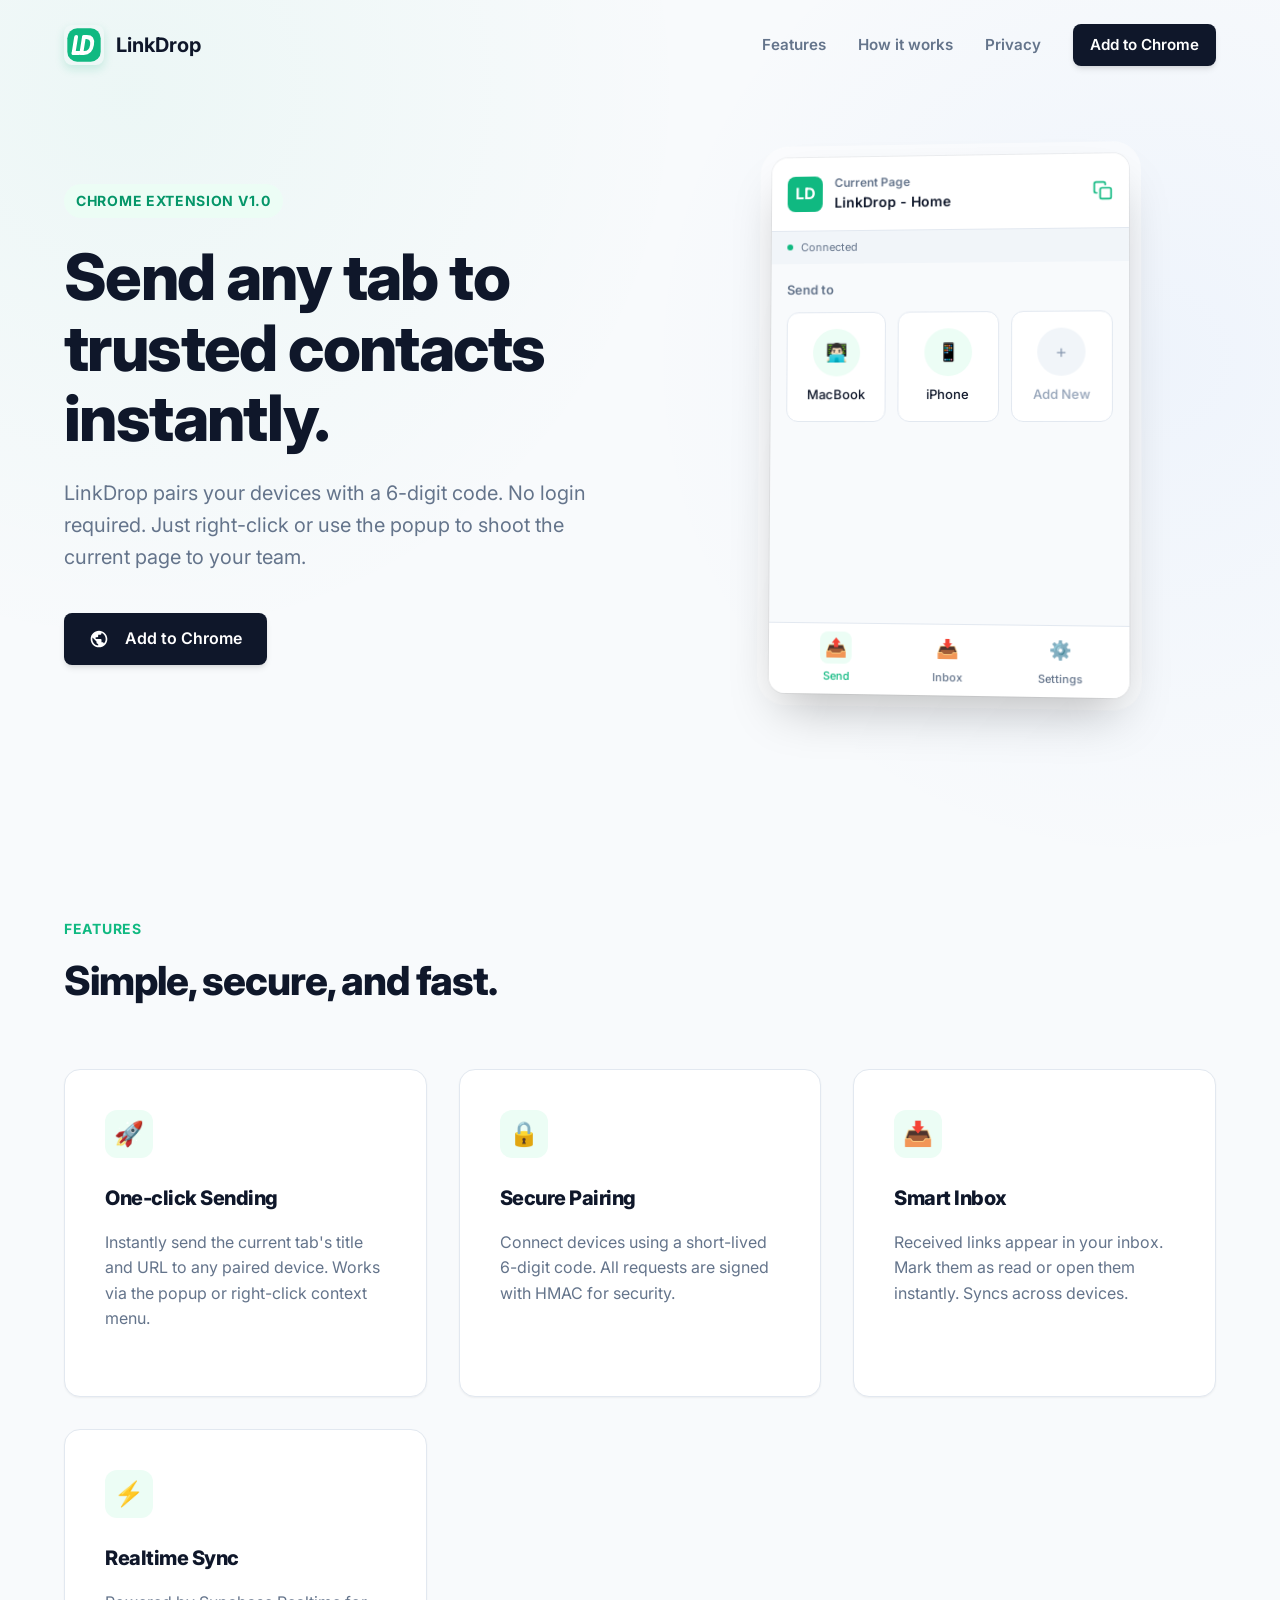
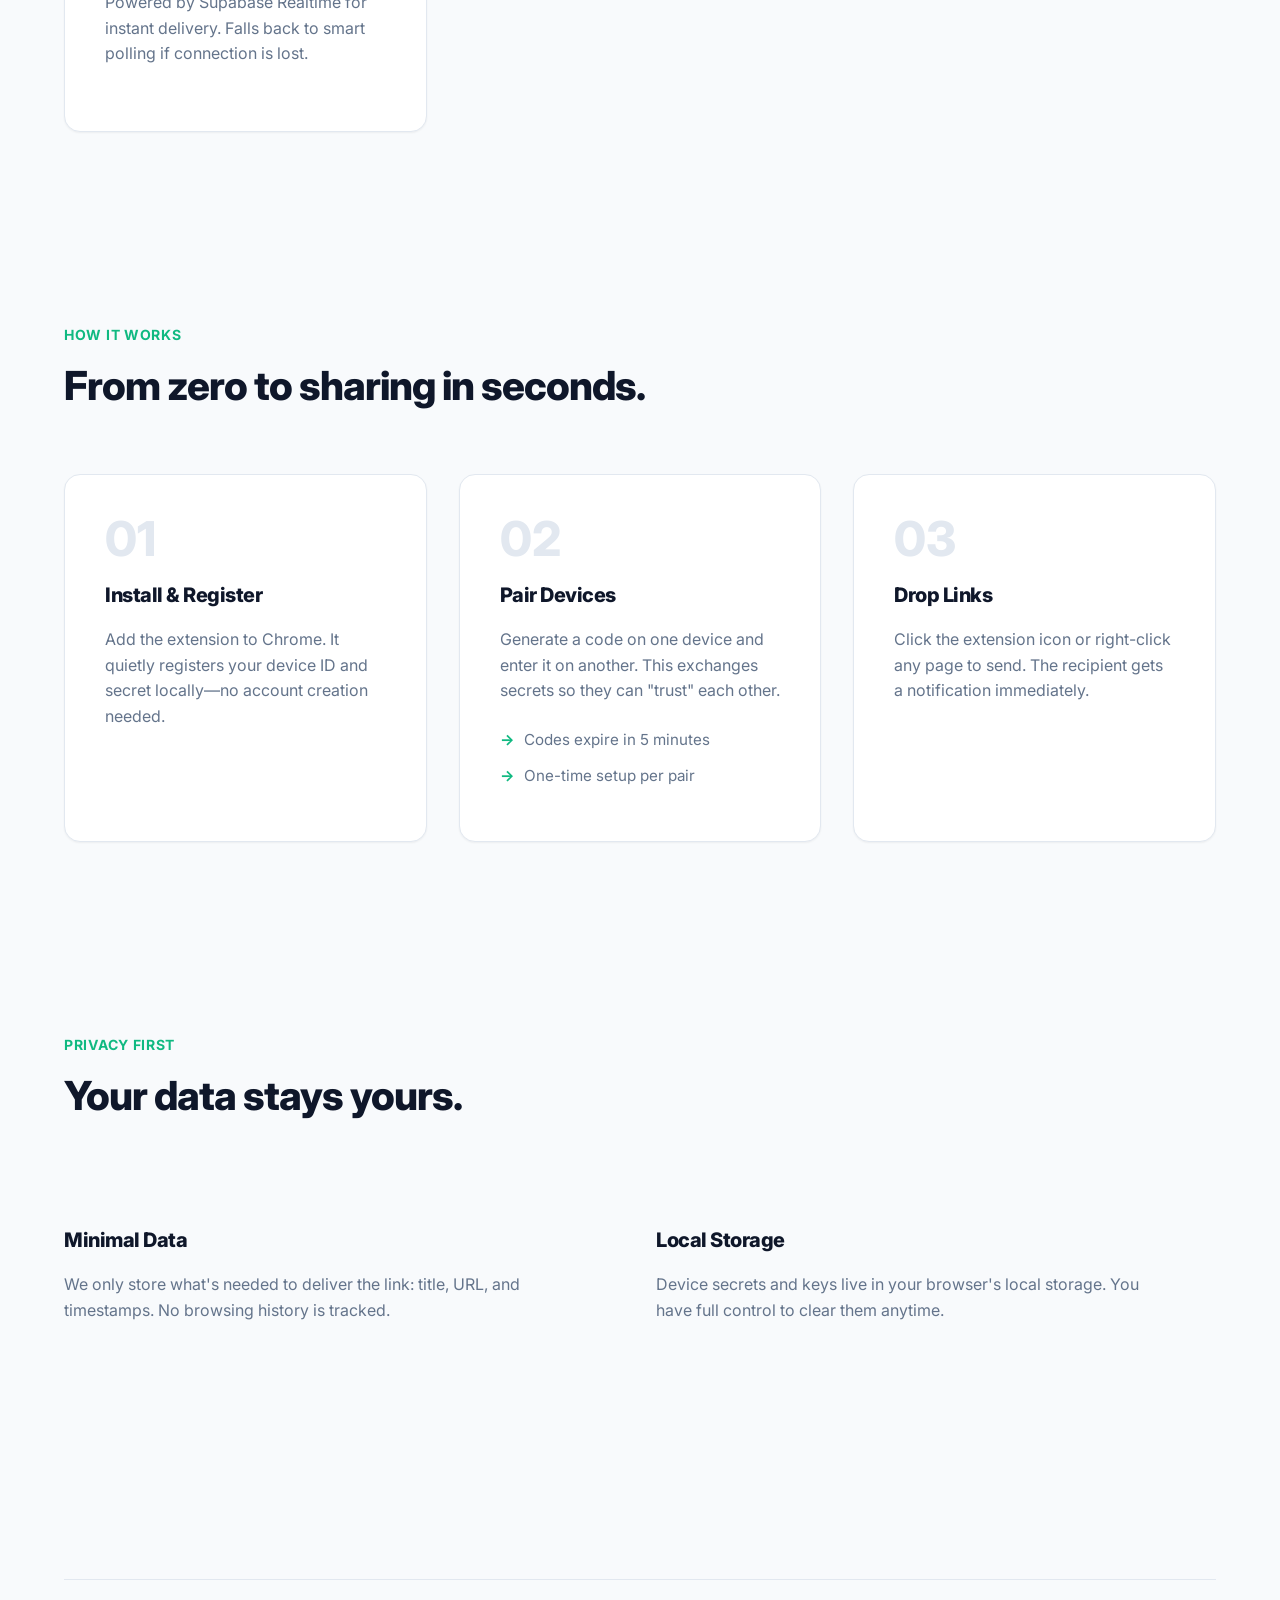
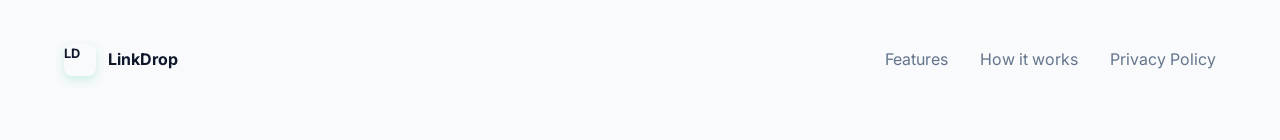
==== commit ebfe368c: "更新官网icon" ====
--- a/index.html
+++ b/index.html
@@ -8,6 +8,17 @@
   <meta name="theme-color" content="#10b981" />
   <link rel="stylesheet" href="./style.css" />
   <meta name="description" content="LinkDrop is a Chrome extension that lets you drop the current page to paired contacts in one click." />
+  <meta name="keywords" content="LinkDrop, Chrome extension, link sharing, Supabase, secure link handoff, context menu share" />
+  <meta property="og:type" content="website" />
+  <meta property="og:site_name" content="LinkDrop" />
+  <meta property="og:title" content="LinkDrop · Send any tab to trusted contacts" />
+  <meta property="og:description" content="Send the current page to paired contacts in one click via context menu or popup. HMAC-signed, Supabase-backed." />
+  <meta property="og:url" content="https://zluckyhou.github.io/linkdrop-site/" />
+  <meta property="og:image" content="https://zluckyhou.github.io/linkdrop-site/og-image.png" />
+  <meta name="twitter:card" content="summary_large_image" />
+  <meta name="twitter:title" content="LinkDrop · Send any tab to trusted contacts" />
+  <meta name="twitter:description" content="One-click link handoff to trusted contacts with pairing codes and signed payloads." />
+  <meta name="twitter:image" content="https://zluckyhou.github.io/linkdrop-site/og-image.png" />
   <link rel="icon" type="image/svg+xml" href="./favicon.svg" />
   <link rel="apple-touch-icon" href="./apple-touch-icon.png" />
 </head>
@@ -15,7 +26,7 @@
   <div class="page">
     <header>
       <div class="brand">
-        <span class="brand-mark">LD</span>
+        <img class="brand-mark" src="./favicon.svg" alt="LinkDrop logo" />
         <span>LinkDrop</span>
       </div>
       <nav class="nav-links">
@@ -192,4 +203,4 @@
     </footer>
   </div>
 </body>
-</html>+</html>
--- a/style.css
+++ b/style.css
@@ -138,17 +138,13 @@
 }
 
 .brand-mark {
-  display: flex;
-  align-items: center;
-  justify-content: center;
+  display: inline-block;
   width: 40px;
   height: 40px;
-  background: linear-gradient(135deg, var(--primary), var(--primary-hover));
-  color: white;
   border-radius: var(--radius-sm); /* Matching extension icon shape */
-  font-size: 1rem;
-  font-weight: 800;
-  box-shadow: 0 4px 10px rgba(16, 185, 129, 0.3);
+  box-shadow: 0 4px 10px rgba(16, 185, 129, 0.18);
+  overflow: hidden;
+  vertical-align: middle;
 }
 
 .nav-links {
